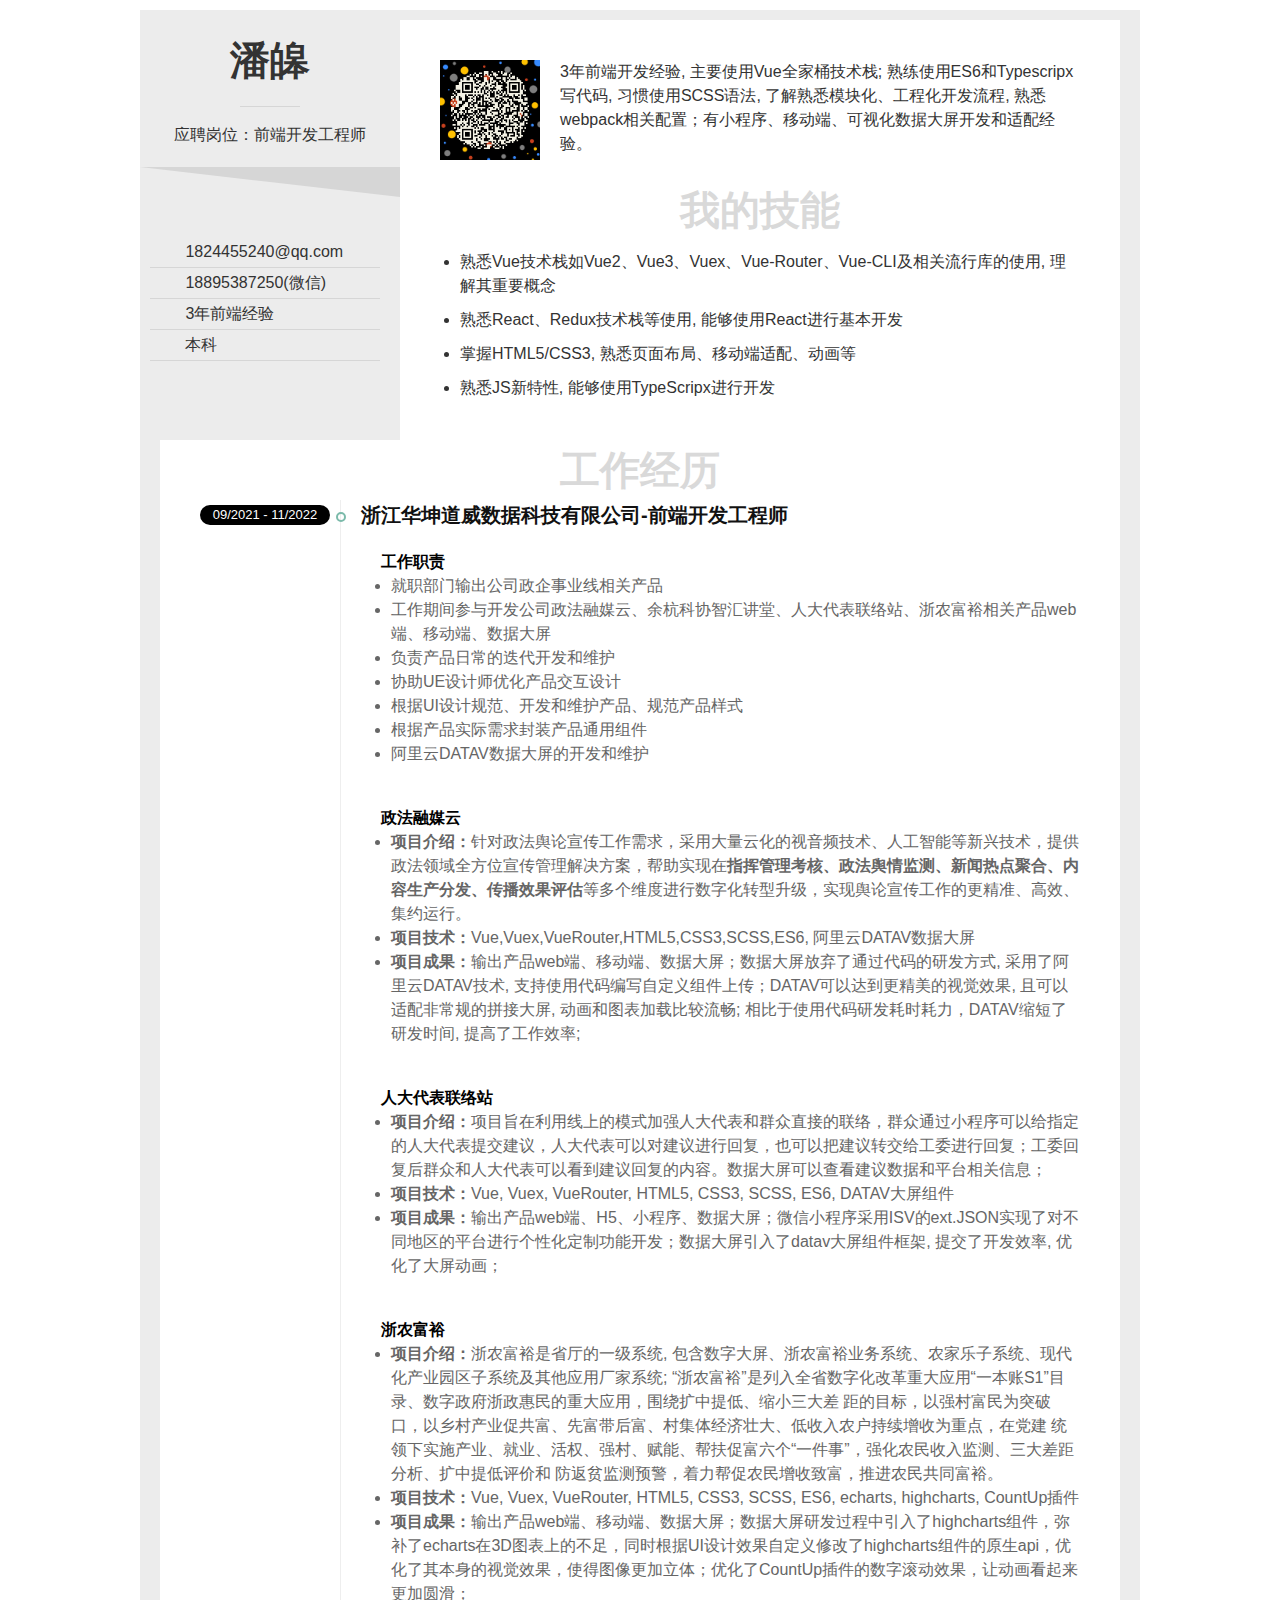
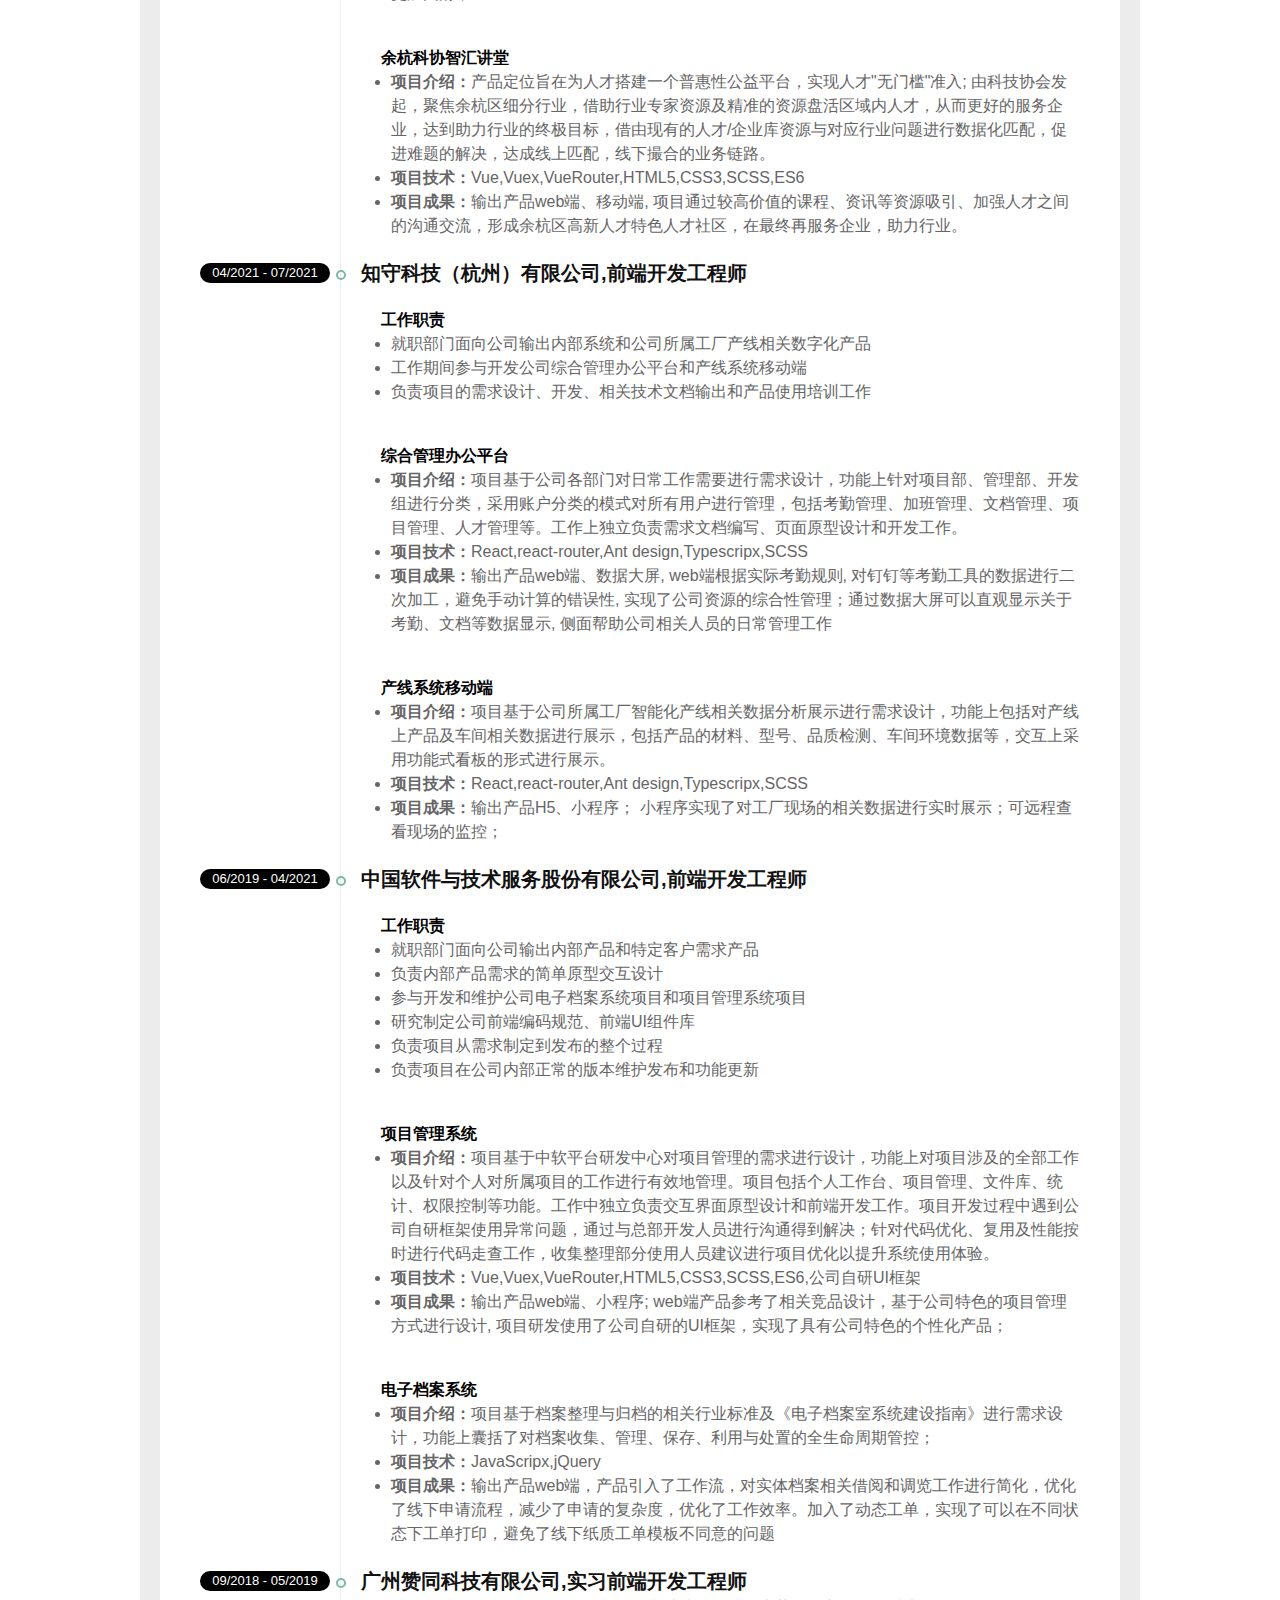
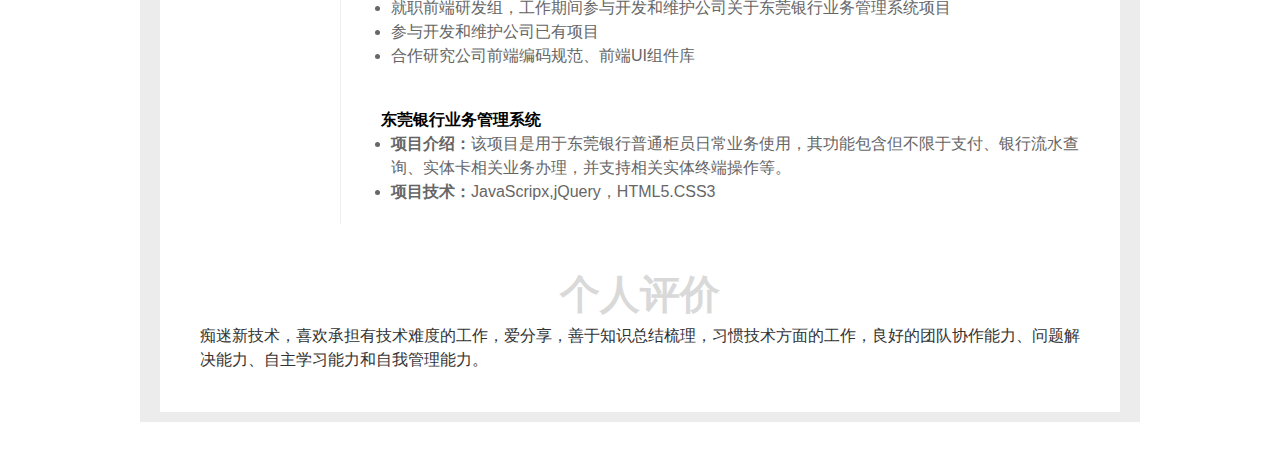
==== index.html @ 067483a1 "简历更新" ====
<!DOCTYPE html>
<html lang="en">

<head>
  <meta charset="UTF-8">
  <meta name="viewport" content="width=device-width, initial-scale=1.0">
  <meta http-equiv="X-UA-Compatible" content="ie=edge">
  <title>潘皞简历</title>
  <link rel="stylesheet" href="index.css">
  <link rel="stylesheet" href="https://at.alicdn.com/t/font_1466709_2vdd8p7stsx.css">
  <style>
    @media print {
      * {
        font: 16px/1.5 SimSun, STKaiti, "Microsoft YaHei", SimHei, Helvetica, Arial;
      }
      .wrapper {
        margin: 0;
      }
      .work .more li strong {
        color: rgb(0, 0, 0);
      }
    }
  </style>
</head>

<body>
  <div class="wrapper layout clearfix">
    <div class="userInfo">
      <div class="aside">
        <div class="user">
          <h1>潘皞</h1>
          <p>应聘岗位：前端开发工程师</p>
        </div>
        <ul class="contact">
          <li><span class="iconfont icon-email"></span> 1824455240@qq.com</li>
          <li><span class="iconfont icon-phone"></span> 18895387250(微信)</li>
          <li><span class="iconfont icon-experience"></span> 3年前端经验</li>
          <li><span class="iconfont icon-education"></span> 本科</li>
        </ul>
        <!-- <div class="other">
          <h2>其他</h2>
          <ul class="contact">
            <li><span class="iconfont icon-github"></span> <a href="https://github.com/pckinghao">Github</a></li>
            <li><span class="iconfont icon-blog"></span> <a href="https://www.jianshu.com/u/24fedc08c361">博客</a></li>
          </ul>
        </div> -->
      </div>
      <div class="main">
        <div class="intro">
          <img src="img/wx.jpg" alt="">
          <p>3年前端开发经验, 主要使用Vue全家桶技术栈; 熟练使用ES6和Typescripx写代码, 习惯使用SCSS语法, 了解熟悉模块化、工程化开发流程, 熟悉webpack相关配置；有小程序、移动端、可视化数据大屏开发和适配经验。</p>
        </div>
        <div class="skills">
          <h2>我的技能</h2>
          <ul>
            <li>熟悉Vue技术栈如Vue2、Vue3、Vuex、Vue-Router、Vue-CLI及相关流行库的使用, 理解其重要概念</li>
            <li>熟悉React、Redux技术栈等使用, 能够使用React进行基本开发</li>
            <li>掌握HTML5/CSS3, 熟悉页面布局、移动端适配、动画等</li>
            <li>熟悉JS新特性, 能够使用TypeScripx进行开发</li>
          </ul>
        </div>
      </div>
    </div>
    <div class="work ">
      <h2>工作经历</h2>
      <div class="pill">09/2021 - 11/2022</div>
      <div class="more">
        <h3><strong>浙江华坤道威数据科技有限公司-前端开发工程师</strong></h3>
        <h4>工作职责</h4>
        <ul>
          <li>就职部门输出公司政企事业线相关产品</li>
          <li>工作期间参与开发公司政法融媒云、余杭科协智汇讲堂、人大代表联络站、浙农富裕相关产品web端、移动端、数据大屏</li>
          <li>负责产品日常的迭代开发和维护</li>
          <li>协助UE设计师优化产品交互设计</li>
          <li>根据UI设计规范、开发和维护产品、规范产品样式</li>
          <li>根据产品实际需求封装产品通用组件</li>
          <li>阿里云DATAV数据大屏的开发和维护</li>
        </ul>
        <h4>政法融媒云</h4>
        <ul>
          <li><strong>项目介绍：</strong>针对政法舆论宣传工作需求，采用大量云化的视音频技术、人工智能等新兴技术，提供政法领域全方位宣传管理解决方案，帮助实现在<strong>指挥管理考核、政法舆情监测、新闻热点聚合、内容生产分发、传播效果评估</strong>等多个维度进行数字化转型升级，实现舆论宣传工作的更精准、高效、集约运行。</li>
          <li><strong>项目技术：</strong>Vue,Vuex,VueRouter,HTML5,CSS3,SCSS,ES6, 阿里云DATAV数据大屏</li>
          <li><strong>项目成果：</strong>输出产品web端、移动端、数据大屏；数据大屏放弃了通过代码的研发方式, 采用了阿里云DATAV技术, 支持使用代码编写自定义组件上传；DATAV可以达到更精美的视觉效果, 且可以适配非常规的拼接大屏, 动画和图表加载比较流畅; 相比于使用代码研发耗时耗力，DATAV缩短了研发时间, 提高了工作效率; </li>
        </ul>
        <h4>人大代表联络站</h4>
        <ul>
          <li><strong>项目介绍：</strong>项目旨在利用线上的模式加强人大代表和群众直接的联络，群众通过小程序可以给指定的人大代表提交建议，人大代表可以对建议进行回复，也可以把建议转交给工委进行回复；工委回复后群众和人大代表可以看到建议回复的内容。数据大屏可以查看建议数据和平台相关信息；</li>
          <li><strong>项目技术：</strong>Vue, Vuex, VueRouter, HTML5, CSS3, SCSS, ES6, DATAV大屏组件</li>
          <li><strong>项目成果：</strong>输出产品web端、H5、小程序、数据大屏；微信小程序采用ISV的ext.JSON实现了对不同地区的平台进行个性化定制功能开发；数据大屏引入了datav大屏组件框架, 提交了开发效率, 优化了大屏动画；</li>
        </ul>
        <h4>浙农富裕</h4>
        <ul>
          <li><strong>项目介绍：</strong>浙农富裕是省厅的一级系统, 包含数字大屏、浙农富裕业务系统、农家乐子系统、现代化产业园区子系统及其他应用厂家系统; “浙农富裕”是列入全省数字化改革重大应用“一本账S1”目录、数字政府浙政惠民的重大应用，围绕扩中提低、缩小三大差 距的目标，以强村富民为突破口，以乡村产业促共富、先富带后富、村集体经济壮大、低收入农户持续增收为重点，在党建 统领下实施产业、就业、活权、强村、赋能、帮扶促富六个“一件事”，强化农民收入监测、三大差距分析、扩中提低评价和 防返贫监测预警，着力帮促农民增收致富，推进农民共同富裕。</li>
          <li><strong>项目技术：</strong>Vue, Vuex, VueRouter, HTML5, CSS3, SCSS, ES6, echarts, highcharts, CountUp插件</li>
          <li><strong>项目成果：</strong>输出产品web端、移动端、数据大屏；数据大屏研发过程中引入了highcharts组件，弥补了echarts在3D图表上的不足，同时根据UI设计效果自定义修改了highcharts组件的原生api，优化了其本身的视觉效果，使得图像更加立体；优化了CountUp插件的数字滚动效果，让动画看起来更加圆滑；</li>
        </ul>
        <h4>余杭科协智汇讲堂</h4>
        <ul>
          <li><strong>项目介绍：</strong>产品定位旨在为人才搭建一个普惠性公益平台，实现人才"无门槛"准入; 由科技协会发起，聚焦余杭区细分行业，借助行业专家资源及精准的资源盘活区域内人才，从而更好的服务企业，达到助力行业的终极目标，借由现有的人才/企业库资源与对应行业问题进行数据化匹配，促进难题的解决，达成线上匹配，线下撮合的业务链路。</li>
          <li><strong>项目技术：</strong>Vue,Vuex,VueRouter,HTML5,CSS3,SCSS,ES6</li>
          <li><strong>项目成果：</strong>输出产品web端、移动端, 项目通过较高价值的课程、资讯等资源吸引、加强人才之间的沟通交流，形成余杭区高新人才特色人才社区，在最终再服务企业，助力行业。</li>
        </ul>
      </div>

      <div class="pill">04/2021 - 07/2021</div>
      <div class="more">
        <h3><strong>知守科技（杭州）有限公司,前端开发工程师</strong></h3>
        <h4>工作职责</h4>
        <ul>
          <li>就职部门面向公司输出内部系统和公司所属工厂产线相关数字化产品</li>
          <li>工作期间参与开发公司综合管理办公平台和产线系统移动端</li>
          <li>负责项目的需求设计、开发、相关技术文档输出和产品使用培训工作</li>
        </ul>
        <h4>综合管理办公平台</h4>
        <ul>
          <li><strong>项目介绍：</strong>项目基于公司各部门对日常工作需要进行需求设计，功能上针对项目部、管理部、开发组进行分类，采用账户分类的模式对所有用户进行管理，包括考勤管理、加班管理、文档管理、项目管理、人才管理等。工作上独立负责需求文档编写、页面原型设计和开发工作。</li>
          <li><strong>项目技术：</strong>React,react-router,Ant design,Typescripx,SCSS</li>
          <li><strong>项目成果：</strong>输出产品web端、数据大屏, web端根据实际考勤规则, 对钉钉等考勤工具的数据进行二次加工，避免手动计算的错误性, 实现了公司资源的综合性管理；通过数据大屏可以直观显示关于考勤、文档等数据显示, 侧面帮助公司相关人员的日常管理工作</li>
        </ul>
        <h4>产线系统移动端</h4>
        <ul>
          <li><strong>项目介绍：</strong>项目基于公司所属工厂智能化产线相关数据分析展示进行需求设计，功能上包括对产线上产品及车间相关数据进行展示，包括产品的材料、型号、品质检测、车间环境数据等，交互上采用功能式看板的形式进行展示。</li>
          <li><strong>项目技术：</strong>React,react-router,Ant design,Typescripx,SCSS</li>
          <li><strong>项目成果：</strong>输出产品H5、小程序； 小程序实现了对工厂现场的相关数据进行实时展示；可远程查看现场的监控；</li>
        </ul>
      </div>

      <div class="pill">06/2019 - 04/2021</div>
      <div class="more">
        <h3><strong>中国软件与技术服务股份有限公司,前端开发工程师</strong></h3>
        <h4>工作职责</h4>
        <ul>
          <li>就职部门面向公司输出内部产品和特定客户需求产品</li>
          <li>负责内部产品需求的简单原型交互设计</li>
          <li>参与开发和维护公司电子档案系统项目和项目管理系统项目</li>
          <li>研究制定公司前端编码规范、前端UI组件库</li>
          <li>负责项目从需求制定到发布的整个过程</li>
          <li>负责项目在公司内部正常的版本维护发布和功能更新</li>
        </ul>

        <h4>项目管理系统</h4>
        <ul>
          <li><strong>项目介绍：</strong>项目基于中软平台研发中心对项目管理的需求进行设计，功能上对项目涉及的全部工作以及针对个人对所属项目的工作进行有效地管理。项目包括个人工作台、项目管理、文件库、统计、权限控制等功能。工作中独立负责交互界面原型设计和前端开发工作。项目开发过程中遇到公司自研框架使用异常问题，通过与总部开发人员进行沟通得到解决；针对代码优化、复用及性能按时进行代码走查工作，收集整理部分使用人员建议进行项目优化以提升系统使用体验。</li>
          <li><strong>项目技术：</strong>Vue,Vuex,VueRouter,HTML5,CSS3,SCSS,ES6,公司自研UI框架</li>
          <li><strong>项目成果：</strong>输出产品web端、小程序; web端产品参考了相关竞品设计，基于公司特色的项目管理方式进行设计, 项目研发使用了公司自研的UI框架，实现了具有公司特色的个性化产品；</li>
        </ul>

        <h4>电子档案系统</h4>
        <ul>
          <li><strong>项目介绍：</strong>项目基于档案整理与归档的相关行业标准及《电子档案室系统建设指南》进行需求设计，功能上囊括了对档案收集、管理、保存、利用与处置的全生命周期管控；</li>
          <li><strong>项目技术：</strong>JavaScripx,jQuery</li>
          <li><strong>项目成果：</strong>输出产品web端，产品引入了工作流，对实体档案相关借阅和调览工作进行简化，优化了线下申请流程，减少了申请的复杂度，优化了工作效率。加入了动态工单，实现了可以在不同状态下工单打印，避免了线下纸质工单模板不同意的问题</li>
        </ul>
      </div>

      <div class="pill">09/2018 - 05/2019</div>
      <div class="more">
        <h3><strong>广州赞同科技有限公司,实习前端开发工程师</strong></h3>
        <ul>
          <li>就职前端研发组，工作期间参与开发和维护公司关于东莞银行业务管理系统项目</li>
          <li>参与开发和维护公司已有项目</li>
          <li>合作研究公司前端编码规范、前端UI组件库</li>
        </ul>
        <h4>东莞银行业务管理系统</h4>
        <ul>
          <li><strong>项目介绍：</strong>该项目是用于东莞银行普通柜员日常业务使用，其功能包含但不限于支付、银行流水查询、实体卡相关业务办理，并支持相关实体终端操作等。</li>
          <li><strong>项目技术：</strong>JavaScripx,jQuery，HTML5.CSS3</li>
        </ul>
      </div>
    </div>

    <!-- <div class="projects ">
      <h2>项目经历</h2>
      <div class="pill">09/2020 - 10/2020</div>
      <div class="more">
        <h3>MangoUI</h3>
        <ul>
          <li><strong>项目介绍：</strong>这是一个基于 Vue 3 + TypeScripx 的 UI 库，涵盖了 Button、Switch、Dialog、Tab 等常见 UI 组件。模块化的源代码简洁明了，易于阅读。</li>
          <li><strong>项目技术：</strong>深入研究 Vue 3，使用了 setup、onMounted、watchEffect、ref、computed 等 Compositioin API</li>
          <li><strong>项目成果：</strong>
            推出了官方文档，可在线查看示例代码，并支持 PC 和手机浏览。
            </li>
          <li><strong>项目预览及源码：</strong><a
              href="https://pckinghao.github.io/MangoUI-website/index.html">https://pckinghao.github.io/MangoUI-website/index.html</a></li>
        </ul>
      </div>
    </div> -->
    <div class="about">
      <h2>个人评价</h2>
      <p>痴迷新技术，喜欢承担有技术难度的工作，爱分享，善于知识总结梳理，习惯技术方面的工作，良好的团队协作能力、问题解决能力、自主学习能力和自我管理能力。</p>
    </div>
  </div>
</body>

</html>
---- index.css ----
* {
	margin: 0;
	padding: 0;
	box-sizing: border-box;
}

.layout {
	max-width: 1000px;
	margin: 0 auto;
}

.clearfix::after {
	content: "";
	display: block;
	clear: both;
}

body {
	font: 16px/1.5 SimSun, STKaiti, "Microsoft YaHei", SimHei, Helvetica, Arial;
	color: #333;
	/* background: rgb(26, 25, 25); */
}

.wrapper {
	background-color: #ececec;
	margin-top: 10px;
	margin-bottom: 30px;
	overflow: auto;
}

.userInfo {
	display: flex;
}

.aside {
	width: 260px;
}

.main {
	flex: 1;
	background: #fff;
	padding: 40px;
	margin: 10px 20px 0 0;
}
/* 顶部左侧 */
.aside .user {
	text-align: center;
	padding: 20px 0 20px 0;
}

.aside .user h1 {
	font-size: 40px;
}

.aside .user h1::after {
	content: "";
	display: block;
	width: 60px;
	border-top: 1px solid #d6d6d6;
	margin-top: 20px;
	margin: 16px auto;
}

.aside .user::after {
	content: "";
	display: block;
	width: 0;
	height: 0;
	margin-top: 20px;
	border-top: 15px solid #d6d6d6;
	border-bottom: 15px solid transparent;
	border-right: 130px solid #d6d6d6;
	border-left: 130px solid transparent;
}

.aside .contact {
	padding: 20px 20px 20px 10px;
}

.aside .contact li {
	border-bottom: 1px solid #d6d6d6;
	list-style: none;
	line-height: 30px;
}

.aside .contact .iconfont {
	border-right: 1px solid #d6d6d6;
	padding-right: 10px;
	margin-right: 10px;
	padding-left: 10px;
	display: inline-block;
	font-size: 20px;
	color: #7bbaaa;
}

/* 顶部右侧 */
.main .intro {
	overflow: auto;
}

.main .intro img {
	width: 100px;
	height: 100px;
	float: left;
}

.main .intro p {
	margin-left: 120px;
}
.main h2 {
	font-size: 40px;
	color: #d9d9d9;
	text-align: center;
}
.main .skills {
	/* background: #7bbaaa;
	color: #fff; */
	padding: 20px 0 0 0;
}

.main .skills ul {
	margin-left: 20px;
}
.main .skills ul li {
	margin-top: 10px;
}

.work {
	margin-right: 20px;
	margin-left: 20px;
	padding: 0 40px;
	background-color: #fff;
}
.work h2 {
	font-size: 40px;
	color: #d9d9d9;
	text-align: center;
	/* margin-top: 18px; */
}

.work .pill {
	float: left;
	margin-top: 5px;
	background: #000;
	color: #fff;
	display: inline-block;
	font-size: 13px;
	width: 130px;
	line-height: 20px;
	text-align: center;
	border-radius: 20px;
}

.work .more {
	margin-left: 140px;
	border-left: 1px solid #eee;
}

.work h3 {
	color: #666;
	font-size: 20px;
	font-weight: normal;
}

.work h3 strong {
	color: #111;
	font-weight: bold;
}

.work h3::before {
	content: "";
	display: inline-block;
	width: 6px;
	height: 6px;
	border-radius: 6px;
	border: 2px solid #7bbaaa;
	margin-right: 10px;
	position: relative;
	left: -5px;
}

.work h4 {
	color: rgb(0, 0, 0);
	margin-top: 20px;
	margin-left: 40px;
}

.work .more ul {
	margin-left: 50px;
	padding-bottom: 20px;
}
.work .more li {
	color: #666;
	/* font-size: 14px; */
}
.work .more li strong {
	font-weight: bold;
}
.about {
	padding: 40px;
	margin: 0 20px 10px 20px;
	background-color: #fff;
}
.about h2 {
	font-size: 40px;
	color: #d9d9d9;
	text-align: center;
}
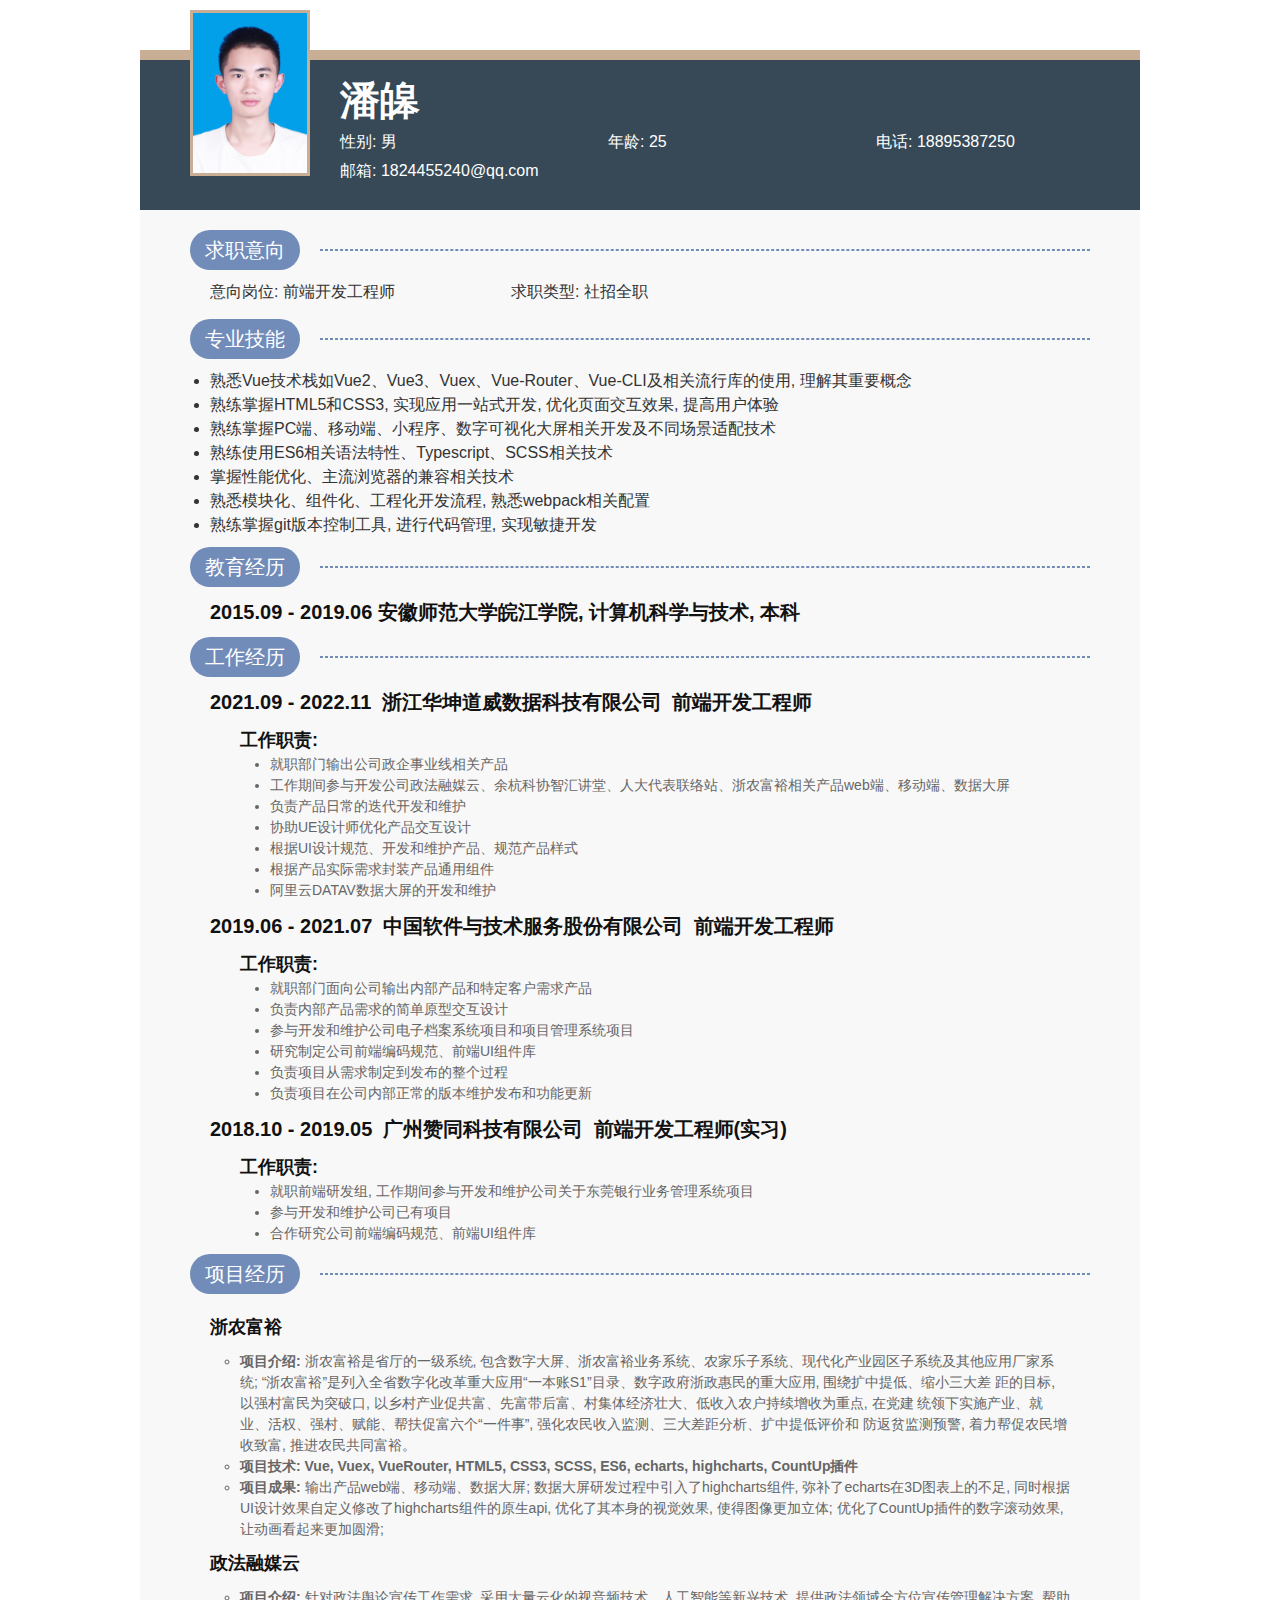
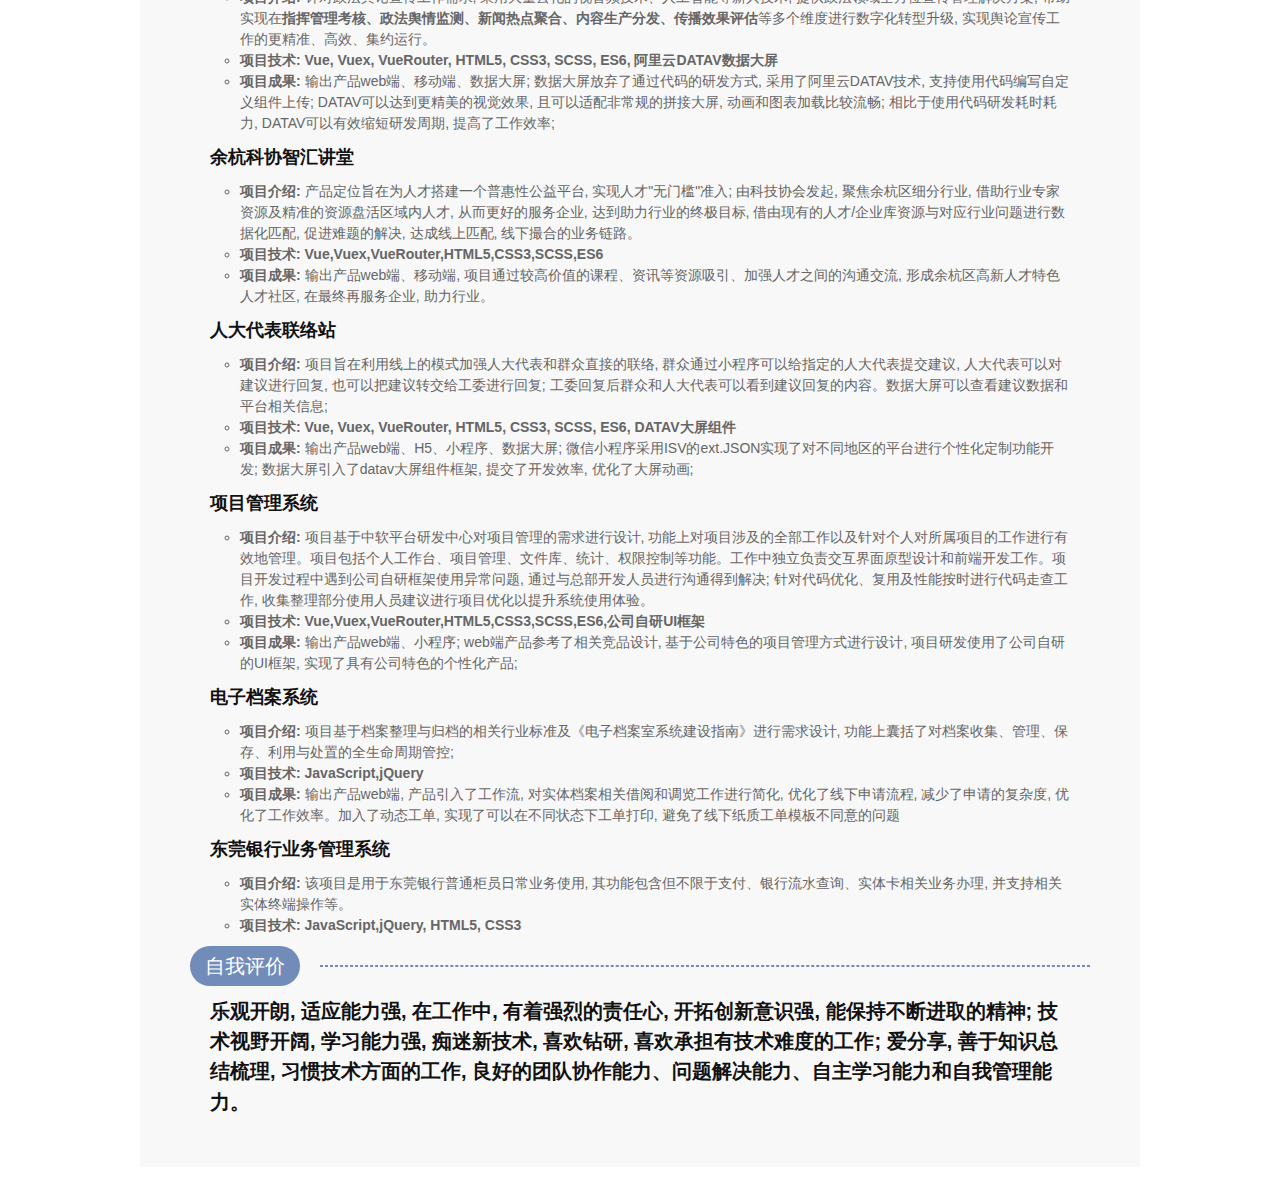
==== commit ec8c7ec9: "新版简历" ====
--- a/index.html
+++ b/index.html
@@ -1,3 +1,11 @@
+<!--
+ * @Author: pckinghao 1824455240@qq.com
+ * @Date: 2022-11-08 16:19:52
+ * @LastEditors: pckinghao 1824455240@qq.com
+ * @LastEditTime: 2023-03-04 17:30:54
+ * @FilePath: \Resume\index.html
+ * @Description: 这是默认设置,请设置`customMade`, 打开koroFileHeader查看配置 进行设置: https://github.com/OBKoro1/koro1FileHeader/wiki/%E9%85%8D%E7%BD%AE
+-->
 <!DOCTYPE html>
 <html lang="en">
 
@@ -7,7 +15,7 @@
   <meta http-equiv="X-UA-Compatible" content="ie=edge">
   <title>潘皞简历</title>
   <link rel="stylesheet" href="index.css">
-  <link rel="stylesheet" href="https://at.alicdn.com/t/font_1466709_2vdd8p7stsx.css">
+  <link rel="stylesheet" href="https://at.alicdn.com/t/c/font_1466709_0gerwmd848k.css">
   <style>
     @media print {
       * {
@@ -16,8 +24,9 @@
       .wrapper {
         margin: 0;
       }
-      .work .more li strong {
+      li strong {
         color: rgb(0, 0, 0);
+        /* font-weight: bolder; */
       }
     }
   </style>
@@ -26,168 +35,155 @@
 <body>
   <div class="wrapper layout clearfix">
     <div class="userInfo">
-      <div class="aside">
-        <div class="user">
-          <h1>潘皞</h1>
-          <p>应聘岗位：前端开发工程师</p>
-        </div>
-        <ul class="contact">
-          <li><span class="iconfont icon-email"></span> 1824455240@qq.com</li>
-          <li><span class="iconfont icon-phone"></span> 18895387250(微信)</li>
-          <li><span class="iconfont icon-experience"></span> 3年前端经验</li>
-          <li><span class="iconfont icon-education"></span> 本科</li>
-        </ul>
-        <!-- <div class="other">
-          <h2>其他</h2>
-          <ul class="contact">
-            <li><span class="iconfont icon-github"></span> <a href="https://github.com/pckinghao">Github</a></li>
-            <li><span class="iconfont icon-blog"></span> <a href="https://www.jianshu.com/u/24fedc08c361">博客</a></li>
-          </ul>
-        </div> -->
-      </div>
-      <div class="main">
-        <div class="intro">
-          <img src="img/wx.jpg" alt="">
-          <p>3年前端开发经验, 主要使用Vue全家桶技术栈; 熟练使用ES6和Typescripx写代码, 习惯使用SCSS语法, 了解熟悉模块化、工程化开发流程, 熟悉webpack相关配置；有小程序、移动端、可视化数据大屏开发和适配经验。</p>
-        </div>
-        <div class="skills">
-          <h2>我的技能</h2>
-          <ul>
-            <li>熟悉Vue技术栈如Vue2、Vue3、Vuex、Vue-Router、Vue-CLI及相关流行库的使用, 理解其重要概念</li>
-            <li>熟悉React、Redux技术栈等使用, 能够使用React进行基本开发</li>
-            <li>掌握HTML5/CSS3, 熟悉页面布局、移动端适配、动画等</li>
-            <li>熟悉JS新特性, 能够使用TypeScripx进行开发</li>
-          </ul>
+      <div class="block-golden"></div>
+      <div class="block-darkblue">
+        <div class="block-darkblue-name">潘皞</div>
+        <div class="block-darkblue-info">
+          <div>性别: 男</div>
+          <div>年龄: 25</div>
+          <div>电话: 18895387250</div>
+          <div>邮箱: 1824455240@qq.com</div>
         </div>
       </div>
+      <img src="img/person.jpg" alt="">
     </div>
-    <div class="work ">
-      <h2>工作经历</h2>
-      <div class="pill">09/2021 - 11/2022</div>
-      <div class="more">
-        <h3><strong>浙江华坤道威数据科技有限公司-前端开发工程师</strong></h3>
-        <h4>工作职责</h4>
-        <ul>
-          <li>就职部门输出公司政企事业线相关产品</li>
-          <li>工作期间参与开发公司政法融媒云、余杭科协智汇讲堂、人大代表联络站、浙农富裕相关产品web端、移动端、数据大屏</li>
-          <li>负责产品日常的迭代开发和维护</li>
-          <li>协助UE设计师优化产品交互设计</li>
-          <li>根据UI设计规范、开发和维护产品、规范产品样式</li>
-          <li>根据产品实际需求封装产品通用组件</li>
-          <li>阿里云DATAV数据大屏的开发和维护</li>
-        </ul>
-        <h4>政法融媒云</h4>
-        <ul>
-          <li><strong>项目介绍：</strong>针对政法舆论宣传工作需求，采用大量云化的视音频技术、人工智能等新兴技术，提供政法领域全方位宣传管理解决方案，帮助实现在<strong>指挥管理考核、政法舆情监测、新闻热点聚合、内容生产分发、传播效果评估</strong>等多个维度进行数字化转型升级，实现舆论宣传工作的更精准、高效、集约运行。</li>
-          <li><strong>项目技术：</strong>Vue,Vuex,VueRouter,HTML5,CSS3,SCSS,ES6, 阿里云DATAV数据大屏</li>
-          <li><strong>项目成果：</strong>输出产品web端、移动端、数据大屏；数据大屏放弃了通过代码的研发方式, 采用了阿里云DATAV技术, 支持使用代码编写自定义组件上传；DATAV可以达到更精美的视觉效果, 且可以适配非常规的拼接大屏, 动画和图表加载比较流畅; 相比于使用代码研发耗时耗力，DATAV缩短了研发时间, 提高了工作效率; </li>
-        </ul>
-        <h4>人大代表联络站</h4>
-        <ul>
-          <li><strong>项目介绍：</strong>项目旨在利用线上的模式加强人大代表和群众直接的联络，群众通过小程序可以给指定的人大代表提交建议，人大代表可以对建议进行回复，也可以把建议转交给工委进行回复；工委回复后群众和人大代表可以看到建议回复的内容。数据大屏可以查看建议数据和平台相关信息；</li>
-          <li><strong>项目技术：</strong>Vue, Vuex, VueRouter, HTML5, CSS3, SCSS, ES6, DATAV大屏组件</li>
-          <li><strong>项目成果：</strong>输出产品web端、H5、小程序、数据大屏；微信小程序采用ISV的ext.JSON实现了对不同地区的平台进行个性化定制功能开发；数据大屏引入了datav大屏组件框架, 提交了开发效率, 优化了大屏动画；</li>
-        </ul>
-        <h4>浙农富裕</h4>
-        <ul>
-          <li><strong>项目介绍：</strong>浙农富裕是省厅的一级系统, 包含数字大屏、浙农富裕业务系统、农家乐子系统、现代化产业园区子系统及其他应用厂家系统; “浙农富裕”是列入全省数字化改革重大应用“一本账S1”目录、数字政府浙政惠民的重大应用，围绕扩中提低、缩小三大差 距的目标，以强村富民为突破口，以乡村产业促共富、先富带后富、村集体经济壮大、低收入农户持续增收为重点，在党建 统领下实施产业、就业、活权、强村、赋能、帮扶促富六个“一件事”，强化农民收入监测、三大差距分析、扩中提低评价和 防返贫监测预警，着力帮促农民增收致富，推进农民共同富裕。</li>
-          <li><strong>项目技术：</strong>Vue, Vuex, VueRouter, HTML5, CSS3, SCSS, ES6, echarts, highcharts, CountUp插件</li>
-          <li><strong>项目成果：</strong>输出产品web端、移动端、数据大屏；数据大屏研发过程中引入了highcharts组件，弥补了echarts在3D图表上的不足，同时根据UI设计效果自定义修改了highcharts组件的原生api，优化了其本身的视觉效果，使得图像更加立体；优化了CountUp插件的数字滚动效果，让动画看起来更加圆滑；</li>
-        </ul>
-        <h4>余杭科协智汇讲堂</h4>
-        <ul>
-          <li><strong>项目介绍：</strong>产品定位旨在为人才搭建一个普惠性公益平台，实现人才"无门槛"准入; 由科技协会发起，聚焦余杭区细分行业，借助行业专家资源及精准的资源盘活区域内人才，从而更好的服务企业，达到助力行业的终极目标，借由现有的人才/企业库资源与对应行业问题进行数据化匹配，促进难题的解决，达成线上匹配，线下撮合的业务链路。</li>
-          <li><strong>项目技术：</strong>Vue,Vuex,VueRouter,HTML5,CSS3,SCSS,ES6</li>
-          <li><strong>项目成果：</strong>输出产品web端、移动端, 项目通过较高价值的课程、资讯等资源吸引、加强人才之间的沟通交流，形成余杭区高新人才特色人才社区，在最终再服务企业，助力行业。</li>
-        </ul>
+    <div class="resume-body">
+      <div class="job-intention">
+        <div class="header-title"><span class="iconfont icon-yixiangxueyuan"> 求职意向 </span><span class="dashed"></span></div>
+        <div class="job-info resume-body-pd">
+          <div>意向岗位: 前端开发工程师</div>
+          <div>求职类型: 社招全职</div>
+          <div></div>
+        </div>
       </div>
+      <div class="skills">
+        <div class="header-title"><span class="iconfont icon-gongju"> 专业技能 </span><span class="dashed"></span></div>
+        <div class="resume-body-pd">
+          <li>熟悉Vue技术栈如Vue2、Vue3、Vuex、Vue-Router、Vue-CLI及相关流行库的使用, 理解其重要概念</li>
+          <li>熟练掌握HTML5和CSS3, 实现应用一站式开发, 优化页面交互效果, 提高用户体验</li>
+          <li>熟练掌握PC端、移动端、小程序、数字可视化大屏相关开发及不同场景适配技术</li>
+          <li>熟练使用ES6相关语法特性、Typescript、SCSS相关技术</li>
+          <li>掌握性能优化、主流浏览器的兼容相关技术</li>
+          <li>熟悉模块化、组件化、工程化开发流程, 熟悉webpack相关配置</li>
+          <li>熟练掌握git版本控制工具, 进行代码管理, 实现敏捷开发</li>
+        </div>
+      </div>
+      <div class="educational">
+        <div class="header-title"><span class="iconfont icon-education"> 教育经历 </span><span class="dashed"></span></div>
+        <div class="school resume-body-pd">
+          <h3><strong>2015.09 - 2019.06  安徽师范大学皖江学院, 计算机科学与技术, 本科</strong></h3>
+        </div>
+      </div>
+      <div class="work">
+        <div class="header-title"><span class="iconfont icon-gongzuo"> 工作经历 </span><span class="dashed"></span></div>
+        <div class="work-list resume-body-pd">
+          <h3><strong>
+            <span>2021.09 - 2022.11</span>
+            <span>浙江华坤道威数据科技有限公司</span>
+            <span>前端开发工程师</span>
+          </strong></h3>
+          <div class="list-item">
+            <h4>工作职责: </h4>
+            <ul>
+              <li>就职部门输出公司政企事业线相关产品</li>
+              <li>工作期间参与开发公司政法融媒云、余杭科协智汇讲堂、人大代表联络站、浙农富裕相关产品web端、移动端、数据大屏</li>
+              <li>负责产品日常的迭代开发和维护</li>
+              <li>协助UE设计师优化产品交互设计</li>
+              <li>根据UI设计规范、开发和维护产品、规范产品样式</li>
+              <li>根据产品实际需求封装产品通用组件</li>
+              <li>阿里云DATAV数据大屏的开发和维护</li>
+            </ul>
+          </div>
+          <h3><strong>
+            <span>2019.06 - 2021.07</span>
+            <span>中国软件与技术服务股份有限公司</span>
+            <span>前端开发工程师</span>
+          </strong></h3>
+          <div class="list-item">
+            <h4>工作职责: </h4>
+            <ul>
+              <li>就职部门面向公司输出内部产品和特定客户需求产品</li>
+              <li>负责内部产品需求的简单原型交互设计</li>
+              <li>参与开发和维护公司电子档案系统项目和项目管理系统项目</li>
+              <li>研究制定公司前端编码规范、前端UI组件库</li>
+              <li>负责项目从需求制定到发布的整个过程</li>
+              <li>负责项目在公司内部正常的版本维护发布和功能更新</li>
+            </ul>
+          </div>
+          <h3><strong>
+            <span>2018.10 - 2019.05</span>
+            <span>广州赞同科技有限公司</span>
+            <span>前端开发工程师(实习)</span>
+          </strong></h3>
+          <div class="list-item">
+            <h4>工作职责: </h4>
+            <ul>
+              <li>就职前端研发组, 工作期间参与开发和维护公司关于东莞银行业务管理系统项目</li>
+              <li>参与开发和维护公司已有项目</li>
+              <li>合作研究公司前端编码规范、前端UI组件库</li>
+            </ul>
+          </div>
+        </div>
+      </div>
+      <div class="projects">
+        <div class="header-title"><span class="iconfont icon-xiangmu"> 项目经历 </span><span class="dashed"></span></div>
+        <div class="projects-list resume-body-pd">
+          <div class="list-item">
+            <h4>浙农富裕</h4>
+            <ul>
+              <li><strong>项目介绍:  </strong>浙农富裕是省厅的一级系统, 包含数字大屏、浙农富裕业务系统、农家乐子系统、现代化产业园区子系统及其他应用厂家系统; “浙农富裕”是列入全省数字化改革重大应用“一本账S1”目录、数字政府浙政惠民的重大应用, 围绕扩中提低、缩小三大差 距的目标, 以强村富民为突破口, 以乡村产业促共富、先富带后富、村集体经济壮大、低收入农户持续增收为重点, 在党建 统领下实施产业、就业、活权、强村、赋能、帮扶促富六个“一件事”, 强化农民收入监测、三大差距分析、扩中提低评价和 防返贫监测预警, 着力帮促农民增收致富, 推进农民共同富裕。</li>
+              <li><strong>项目技术:  Vue, Vuex, VueRouter, HTML5, CSS3, SCSS, ES6, echarts, highcharts, CountUp插件</strong></li>
+              <li><strong>项目成果:  </strong>输出产品web端、移动端、数据大屏; 数据大屏研发过程中引入了highcharts组件, 弥补了echarts在3D图表上的不足, 同时根据UI设计效果自定义修改了highcharts组件的原生api, 优化了其本身的视觉效果, 使得图像更加立体; 优化了CountUp插件的数字滚动效果, 让动画看起来更加圆滑; </li>
+            </ul>
 
-      <div class="pill">04/2021 - 07/2021</div>
-      <div class="more">
-        <h3><strong>知守科技（杭州）有限公司,前端开发工程师</strong></h3>
-        <h4>工作职责</h4>
-        <ul>
-          <li>就职部门面向公司输出内部系统和公司所属工厂产线相关数字化产品</li>
-          <li>工作期间参与开发公司综合管理办公平台和产线系统移动端</li>
-          <li>负责项目的需求设计、开发、相关技术文档输出和产品使用培训工作</li>
-        </ul>
-        <h4>综合管理办公平台</h4>
-        <ul>
-          <li><strong>项目介绍：</strong>项目基于公司各部门对日常工作需要进行需求设计，功能上针对项目部、管理部、开发组进行分类，采用账户分类的模式对所有用户进行管理，包括考勤管理、加班管理、文档管理、项目管理、人才管理等。工作上独立负责需求文档编写、页面原型设计和开发工作。</li>
-          <li><strong>项目技术：</strong>React,react-router,Ant design,Typescripx,SCSS</li>
-          <li><strong>项目成果：</strong>输出产品web端、数据大屏, web端根据实际考勤规则, 对钉钉等考勤工具的数据进行二次加工，避免手动计算的错误性, 实现了公司资源的综合性管理；通过数据大屏可以直观显示关于考勤、文档等数据显示, 侧面帮助公司相关人员的日常管理工作</li>
-        </ul>
-        <h4>产线系统移动端</h4>
-        <ul>
-          <li><strong>项目介绍：</strong>项目基于公司所属工厂智能化产线相关数据分析展示进行需求设计，功能上包括对产线上产品及车间相关数据进行展示，包括产品的材料、型号、品质检测、车间环境数据等，交互上采用功能式看板的形式进行展示。</li>
-          <li><strong>项目技术：</strong>React,react-router,Ant design,Typescripx,SCSS</li>
-          <li><strong>项目成果：</strong>输出产品H5、小程序； 小程序实现了对工厂现场的相关数据进行实时展示；可远程查看现场的监控；</li>
-        </ul>
+            <h4>政法融媒云</h4>
+            <ul>
+              <li><strong>项目介绍:  </strong>针对政法舆论宣传工作需求, 采用大量云化的视音频技术、人工智能等新兴技术, 提供政法领域全方位宣传管理解决方案, 帮助实现在<strong>指挥管理考核、政法舆情监测、新闻热点聚合、内容生产分发、传播效果评估</strong>等多个维度进行数字化转型升级, 实现舆论宣传工作的更精准、高效、集约运行。</li>
+              <li><strong>项目技术:  Vue, Vuex, VueRouter, HTML5, CSS3, SCSS, ES6, 阿里云DATAV数据大屏</strong></li>
+              <li><strong>项目成果:  </strong>输出产品web端、移动端、数据大屏; 数据大屏放弃了通过代码的研发方式, 采用了阿里云DATAV技术, 支持使用代码编写自定义组件上传; DATAV可以达到更精美的视觉效果, 且可以适配非常规的拼接大屏, 动画和图表加载比较流畅; 相比于使用代码研发耗时耗力, DATAV可以有效缩短研发周期, 提高了工作效率; </li>
+            </ul>
+
+            <h4>余杭科协智汇讲堂</h4>
+            <ul>
+              <li><strong>项目介绍:  </strong>产品定位旨在为人才搭建一个普惠性公益平台, 实现人才"无门槛"准入; 由科技协会发起, 聚焦余杭区细分行业, 借助行业专家资源及精准的资源盘活区域内人才, 从而更好的服务企业, 达到助力行业的终极目标, 借由现有的人才/企业库资源与对应行业问题进行数据化匹配, 促进难题的解决, 达成线上匹配, 线下撮合的业务链路。</li>
+              <li><strong>项目技术:  Vue,Vuex,VueRouter,HTML5,CSS3,SCSS,ES6</strong></li>
+              <li><strong>项目成果:  </strong>输出产品web端、移动端, 项目通过较高价值的课程、资讯等资源吸引、加强人才之间的沟通交流, 形成余杭区高新人才特色人才社区, 在最终再服务企业, 助力行业。</li>
+            </ul>
+
+            <h4>人大代表联络站</h4>
+            <ul>
+              <li><strong>项目介绍:  </strong>项目旨在利用线上的模式加强人大代表和群众直接的联络, 群众通过小程序可以给指定的人大代表提交建议, 人大代表可以对建议进行回复, 也可以把建议转交给工委进行回复; 工委回复后群众和人大代表可以看到建议回复的内容。数据大屏可以查看建议数据和平台相关信息; </li>
+              <li><strong>项目技术:  Vue, Vuex, VueRouter, HTML5, CSS3, SCSS, ES6, DATAV大屏组件</strong></li>
+              <li><strong>项目成果:  </strong>输出产品web端、H5、小程序、数据大屏; 微信小程序采用ISV的ext.JSON实现了对不同地区的平台进行个性化定制功能开发; 数据大屏引入了datav大屏组件框架, 提交了开发效率, 优化了大屏动画; </li>
+            </ul>
+
+            <h4>项目管理系统</h4>
+            <ul>
+              <li><strong>项目介绍:  </strong>项目基于中软平台研发中心对项目管理的需求进行设计, 功能上对项目涉及的全部工作以及针对个人对所属项目的工作进行有效地管理。项目包括个人工作台、项目管理、文件库、统计、权限控制等功能。工作中独立负责交互界面原型设计和前端开发工作。项目开发过程中遇到公司自研框架使用异常问题, 通过与总部开发人员进行沟通得到解决; 针对代码优化、复用及性能按时进行代码走查工作, 收集整理部分使用人员建议进行项目优化以提升系统使用体验。</li>
+              <li><strong>项目技术:  Vue,Vuex,VueRouter,HTML5,CSS3,SCSS,ES6,公司自研UI框架</strong></li>
+              <li><strong>项目成果:  </strong>输出产品web端、小程序; web端产品参考了相关竞品设计, 基于公司特色的项目管理方式进行设计, 项目研发使用了公司自研的UI框架, 实现了具有公司特色的个性化产品; </li>
+            </ul>
+
+            <h4>电子档案系统</h4>
+            <ul>
+              <li><strong>项目介绍:  </strong>项目基于档案整理与归档的相关行业标准及《电子档案室系统建设指南》进行需求设计, 功能上囊括了对档案收集、管理、保存、利用与处置的全生命周期管控; </li>
+              <li><strong>项目技术:  JavaScript,jQuery</strong></li>
+              <li><strong>项目成果:  </strong>输出产品web端, 产品引入了工作流, 对实体档案相关借阅和调览工作进行简化, 优化了线下申请流程, 减少了申请的复杂度, 优化了工作效率。加入了动态工单, 实现了可以在不同状态下工单打印, 避免了线下纸质工单模板不同意的问题</li>
+            </ul>
+            <h4>东莞银行业务管理系统</h4>
+            <ul>
+              <li><strong>项目介绍:  </strong>该项目是用于东莞银行普通柜员日常业务使用, 其功能包含但不限于支付、银行流水查询、实体卡相关业务办理, 并支持相关实体终端操作等。</li>
+              <li><strong>项目技术:  JavaScript,jQuery, HTML5, CSS3</strong></li>
+            </ul>
+          </div>
+        </div>
       </div>
-
-      <div class="pill">06/2019 - 04/2021</div>
-      <div class="more">
-        <h3><strong>中国软件与技术服务股份有限公司,前端开发工程师</strong></h3>
-        <h4>工作职责</h4>
-        <ul>
-          <li>就职部门面向公司输出内部产品和特定客户需求产品</li>
-          <li>负责内部产品需求的简单原型交互设计</li>
-          <li>参与开发和维护公司电子档案系统项目和项目管理系统项目</li>
-          <li>研究制定公司前端编码规范、前端UI组件库</li>
-          <li>负责项目从需求制定到发布的整个过程</li>
-          <li>负责项目在公司内部正常的版本维护发布和功能更新</li>
-        </ul>
-
-        <h4>项目管理系统</h4>
-        <ul>
-          <li><strong>项目介绍：</strong>项目基于中软平台研发中心对项目管理的需求进行设计，功能上对项目涉及的全部工作以及针对个人对所属项目的工作进行有效地管理。项目包括个人工作台、项目管理、文件库、统计、权限控制等功能。工作中独立负责交互界面原型设计和前端开发工作。项目开发过程中遇到公司自研框架使用异常问题，通过与总部开发人员进行沟通得到解决；针对代码优化、复用及性能按时进行代码走查工作，收集整理部分使用人员建议进行项目优化以提升系统使用体验。</li>
-          <li><strong>项目技术：</strong>Vue,Vuex,VueRouter,HTML5,CSS3,SCSS,ES6,公司自研UI框架</li>
-          <li><strong>项目成果：</strong>输出产品web端、小程序; web端产品参考了相关竞品设计，基于公司特色的项目管理方式进行设计, 项目研发使用了公司自研的UI框架，实现了具有公司特色的个性化产品；</li>
-        </ul>
-
-        <h4>电子档案系统</h4>
-        <ul>
-          <li><strong>项目介绍：</strong>项目基于档案整理与归档的相关行业标准及《电子档案室系统建设指南》进行需求设计，功能上囊括了对档案收集、管理、保存、利用与处置的全生命周期管控；</li>
-          <li><strong>项目技术：</strong>JavaScripx,jQuery</li>
-          <li><strong>项目成果：</strong>输出产品web端，产品引入了工作流，对实体档案相关借阅和调览工作进行简化，优化了线下申请流程，减少了申请的复杂度，优化了工作效率。加入了动态工单，实现了可以在不同状态下工单打印，避免了线下纸质工单模板不同意的问题</li>
-        </ul>
+      <div class="selfEvaluation">
+        <div class="header-title"><span class="iconfont icon-gangbigongju"> 自我评价 </span><span class="dashed"></span></div>
+        <div class="resume-body-pd">
+          <h3><strong>乐观开朗, 适应能力强, 在工作中, 有着强烈的责任心, 开拓创新意识强, 能保持不断进取的精神; 技术视野开阔, 学习能力强, 痴迷新技术, 喜欢钻研, 喜欢承担有技术难度的工作; 爱分享, 善于知识总结梳理, 习惯技术方面的工作, 良好的团队协作能力、问题解决能力、自主学习能力和自我管理能力。</strong></h3>
+        </div>
       </div>
-
-      <div class="pill">09/2018 - 05/2019</div>
-      <div class="more">
-        <h3><strong>广州赞同科技有限公司,实习前端开发工程师</strong></h3>
-        <ul>
-          <li>就职前端研发组，工作期间参与开发和维护公司关于东莞银行业务管理系统项目</li>
-          <li>参与开发和维护公司已有项目</li>
-          <li>合作研究公司前端编码规范、前端UI组件库</li>
-        </ul>
-        <h4>东莞银行业务管理系统</h4>
-        <ul>
-          <li><strong>项目介绍：</strong>该项目是用于东莞银行普通柜员日常业务使用，其功能包含但不限于支付、银行流水查询、实体卡相关业务办理，并支持相关实体终端操作等。</li>
-          <li><strong>项目技术：</strong>JavaScripx,jQuery，HTML5.CSS3</li>
-        </ul>
-      </div>
-    </div>
-
-    <!-- <div class="projects ">
-      <h2>项目经历</h2>
-      <div class="pill">09/2020 - 10/2020</div>
-      <div class="more">
-        <h3>MangoUI</h3>
-        <ul>
-          <li><strong>项目介绍：</strong>这是一个基于 Vue 3 + TypeScripx 的 UI 库，涵盖了 Button、Switch、Dialog、Tab 等常见 UI 组件。模块化的源代码简洁明了，易于阅读。</li>
-          <li><strong>项目技术：</strong>深入研究 Vue 3，使用了 setup、onMounted、watchEffect、ref、computed 等 Compositioin API</li>
-          <li><strong>项目成果：</strong>
-            推出了官方文档，可在线查看示例代码，并支持 PC 和手机浏览。
-            </li>
-          <li><strong>项目预览及源码：</strong><a
-              href="https://pckinghao.github.io/MangoUI-website/index.html">https://pckinghao.github.io/MangoUI-website/index.html</a></li>
-        </ul>
-      </div>
-    </div> -->
-    <div class="about">
-      <h2>个人评价</h2>
-      <p>痴迷新技术，喜欢承担有技术难度的工作，爱分享，善于知识总结梳理，习惯技术方面的工作，良好的团队协作能力、问题解决能力、自主学习能力和自我管理能力。</p>
     </div>
   </div>
 </body>
--- a/index.css
+++ b/index.css
@@ -15,6 +15,10 @@
 	clear: both;
 }
 
+:root {
+	--bgColor: #374957;
+	--capsuleColor: #728cba;
+}
 body {
 	font: 16px/1.5 SimSun, STKaiti, "Microsoft YaHei", SimHei, Helvetica, Arial;
 	color: #333;
@@ -22,187 +26,146 @@
 }
 
 .wrapper {
-	background-color: #ececec;
 	margin-top: 10px;
 	margin-bottom: 30px;
 	overflow: auto;
 }
 
-.userInfo {
-	display: flex;
-}
-
-.aside {
-	width: 260px;
-}
-
-.main {
-	flex: 1;
-	background: #fff;
-	padding: 40px;
-	margin: 10px 20px 0 0;
-}
-/* 顶部左侧 */
-.aside .user {
-	text-align: center;
-	padding: 20px 0 20px 0;
-}
-
-.aside .user h1 {
-	font-size: 40px;
-}
-
-.aside .user h1::after {
-	content: "";
-	display: block;
-	width: 60px;
-	border-top: 1px solid #d6d6d6;
-	margin-top: 20px;
-	margin: 16px auto;
-}
-
-.aside .user::after {
-	content: "";
-	display: block;
-	width: 0;
-	height: 0;
-	margin-top: 20px;
-	border-top: 15px solid #d6d6d6;
-	border-bottom: 15px solid transparent;
-	border-right: 130px solid #d6d6d6;
-	border-left: 130px solid transparent;
-}
-
-.aside .contact {
-	padding: 20px 20px 20px 10px;
-}
-
-.aside .contact li {
-	border-bottom: 1px solid #d6d6d6;
-	list-style: none;
-	line-height: 30px;
-}
-
-.aside .contact .iconfont {
-	border-right: 1px solid #d6d6d6;
-	padding-right: 10px;
-	margin-right: 10px;
-	padding-left: 10px;
-	display: inline-block;
+h3 strong {
 	font-size: 20px;
-	color: #7bbaaa;
-}
-
-/* 顶部右侧 */
-.main .intro {
-	overflow: auto;
-}
-
-.main .intro img {
-	width: 100px;
-	height: 100px;
-	float: left;
-}
-
-.main .intro p {
-	margin-left: 120px;
-}
-.main h2 {
-	font-size: 40px;
-	color: #d9d9d9;
-	text-align: center;
-}
-.main .skills {
-	/* background: #7bbaaa;
-	color: #fff; */
-	padding: 20px 0 0 0;
-}
-
-.main .skills ul {
-	margin-left: 20px;
-}
-.main .skills ul li {
-	margin-top: 10px;
-}
-
-.work {
-	margin-right: 20px;
-	margin-left: 20px;
-	padding: 0 40px;
-	background-color: #fff;
-}
-.work h2 {
-	font-size: 40px;
-	color: #d9d9d9;
-	text-align: center;
-	/* margin-top: 18px; */
-}
-
-.work .pill {
-	float: left;
-	margin-top: 5px;
-	background: #000;
-	color: #fff;
-	display: inline-block;
-	font-size: 13px;
-	width: 130px;
-	line-height: 20px;
-	text-align: center;
-	border-radius: 20px;
-}
-
-.work .more {
-	margin-left: 140px;
-	border-left: 1px solid #eee;
-}
-
-.work h3 {
-	color: #666;
-	font-size: 20px;
-	font-weight: normal;
-}
-
-.work h3 strong {
 	color: #111;
 	font-weight: bold;
 }
 
-.work h3::before {
-	content: "";
-	display: inline-block;
-	width: 6px;
-	height: 6px;
-	border-radius: 6px;
-	border: 2px solid #7bbaaa;
-	margin-right: 10px;
-	position: relative;
-	left: -5px;
+h4 {
+	font-size: 18px;
+	color: #111;
+	font-weight: bold;
 }
 
-.work h4 {
-	color: rgb(0, 0, 0);
-	margin-top: 20px;
-	margin-left: 40px;
+/* 头部个人信息 */
+.userInfo {
+	padding-top: 40px;
+	position: relative;
 }
 
-.work .more ul {
-	margin-left: 50px;
-	padding-bottom: 20px;
+.userInfo img {
+	position: absolute;
+	top: 0;
+	left: 50px;
+	width: 120px;
+	border: 3px solid #c9ae96;
 }
-.work .more li {
-	color: #666;
-	/* font-size: 14px; */
+
+.userInfo .block-golden {
+	height: 10px;
+	background-color: #c9ae96;
 }
-.work .more li strong {
+
+.userInfo .block-darkblue {
+	height: 150px;
+	padding-left: 200px;
+	background-color: var(--bgColor);
+	color: #fff;
+}
+
+.userInfo .block-darkblue .block-darkblue-name {
+	padding-top: 10px;
+	font-size: 40px;
 	font-weight: bold;
 }
-.about {
-	padding: 40px;
-	margin: 0 20px 10px 20px;
-	background-color: #fff;
+
+.userInfo .block-darkblue .block-darkblue-info {
+	display: flex;
+	justify-content: space-between;
+	flex-wrap: wrap;
 }
-.about h2 {
-	font-size: 40px;
-	color: #d9d9d9;
-	text-align: center;
+
+.userInfo .block-darkblue .block-darkblue-info div {
+	margin-bottom: 5px;
+	width: 33%;
 }
+
+.resume-body {
+	padding: 20px 50px 40px 50px;
+	background-color: #f8f8f8;
+}
+
+/* 求职意向 */
+
+.resume-body .job-intention,
+.skills,
+.educational,
+.work,
+.projects,
+.selfEvaluation {
+	margin-bottom: 10px;
+}
+
+.resume-body .header-title {
+	display: flex;
+	align-items: center;
+}
+
+.resume-body .header-title .iconfont {
+	display: inline-block;
+	padding: 5px 15px;
+	border-radius: 50px;
+	font-size: 20px;
+	color: #fff;
+	background-color: var(--capsuleColor);
+}
+
+.resume-body .header-title .dashed {
+	flex: 1;
+	margin-left: 20px;
+	height: 0;
+	border: 1px dashed var(--capsuleColor);
+}
+
+.resume-body-pd {
+	padding: 10px 20px 0 20px;
+}
+/* 求职意向 */
+.resume-body .job-intention .job-info {
+	display: flex;
+	justify-content: space-between;
+	flex-wrap: wrap;
+}
+
+.resume-body .job-intention .job-info div {
+	flex: 0 0 auto;
+	margin-bottom: 5px;
+	width: 30%;
+}
+
+/* 工作经历 */
+.resume-body .work .work-list span {
+	font-size: 20px;
+	display: inline-block;
+	margin-right: 5px;
+}
+.resume-body .work .work-list .list-item {
+	margin: 10px 0 10px 30px;
+}
+.resume-body .work .work-list .list-item ul {
+	padding-left: 30px;
+	font-size: 14px;
+	color: #666;
+}
+
+/* 项目经历 */
+.resume-body .projects .projects-list .list-item {
+	margin: 0 0 10px 0px;
+}
+.resume-body .projects .projects-list .list-item h4 {
+	margin-top: 10px;
+}
+.resume-body .projects .projects-list .list-item ul {
+	margin-top: 10px;
+	padding-left: 30px;
+	list-style-type: circle;
+	font-size: 14px;
+	color: #666;
+}
+/* 自我评价 */
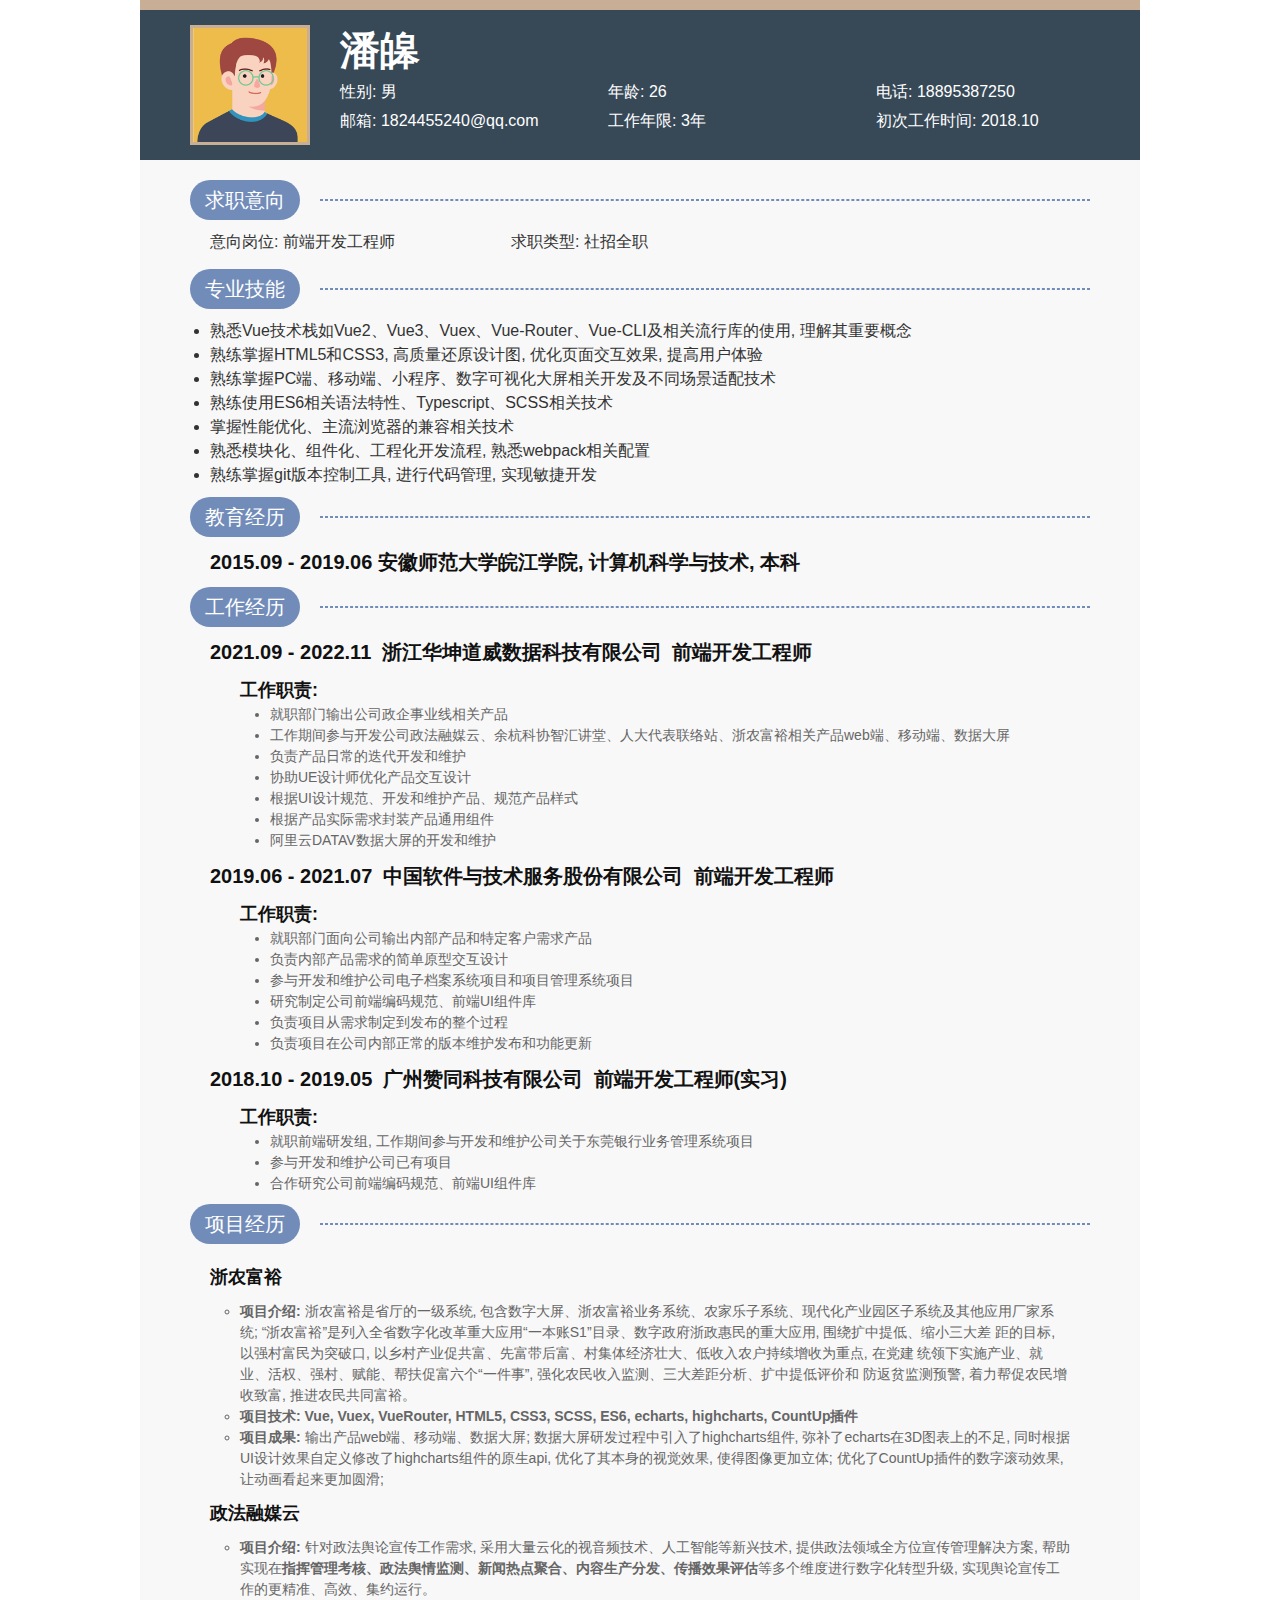
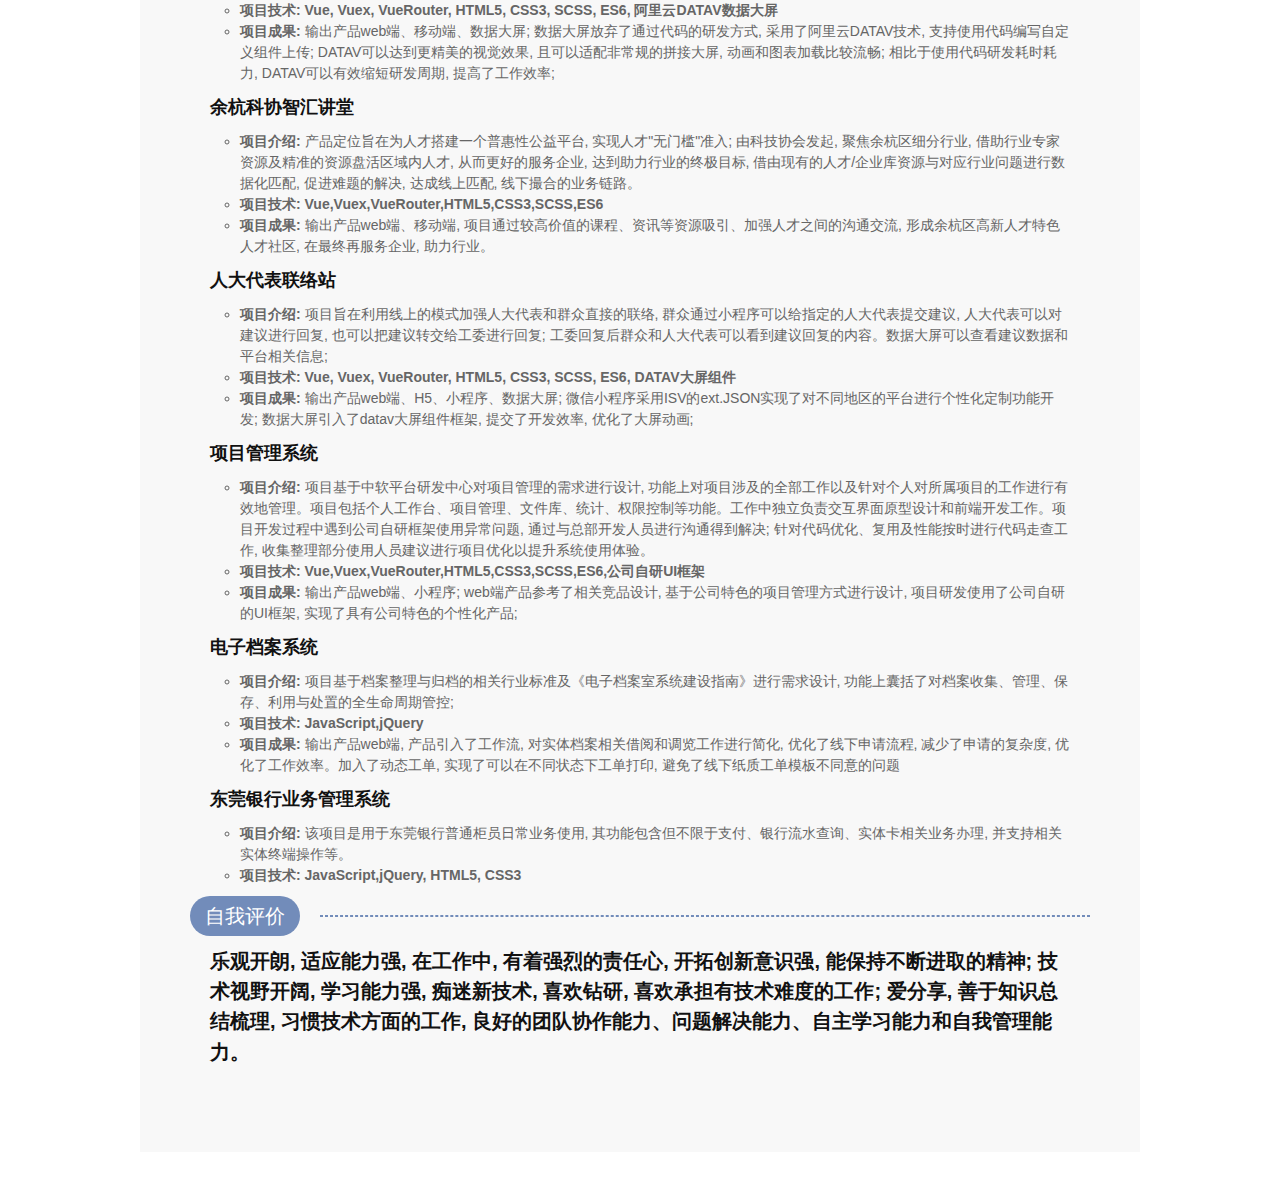
==== commit 780525c9: "简历修改" ====
--- a/index.html
+++ b/index.html
@@ -2,7 +2,7 @@
  * @Author: pckinghao 1824455240@qq.com
  * @Date: 2022-11-08 16:19:52
  * @LastEditors: pckinghao 1824455240@qq.com
- * @LastEditTime: 2023-03-04 17:30:54
+ * @LastEditTime: 2023-03-06 13:14:26
  * @FilePath: \Resume\index.html
  * @Description: 这是默认设置,请设置`customMade`, 打开koroFileHeader查看配置 进行设置: https://github.com/OBKoro1/koro1FileHeader/wiki/%E9%85%8D%E7%BD%AE
 -->
@@ -40,12 +40,14 @@
         <div class="block-darkblue-name">潘皞</div>
         <div class="block-darkblue-info">
           <div>性别: 男</div>
-          <div>年龄: 25</div>
+          <div>年龄: 26</div>
           <div>电话: 18895387250</div>
           <div>邮箱: 1824455240@qq.com</div>
+          <div>工作年限: 3年</div>
+          <div>初次工作时间: 2018.10</div>
         </div>
       </div>
-      <img src="img/person.jpg" alt="">
+      <img src="img/图片.png" alt="">
     </div>
     <div class="resume-body">
       <div class="job-intention">
@@ -60,7 +62,7 @@
         <div class="header-title"><span class="iconfont icon-gongju"> 专业技能 </span><span class="dashed"></span></div>
         <div class="resume-body-pd">
           <li>熟悉Vue技术栈如Vue2、Vue3、Vuex、Vue-Router、Vue-CLI及相关流行库的使用, 理解其重要概念</li>
-          <li>熟练掌握HTML5和CSS3, 实现应用一站式开发, 优化页面交互效果, 提高用户体验</li>
+          <li>熟练掌握HTML5和CSS3, 高质量还原设计图, 优化页面交互效果, 提高用户体验</li>
           <li>熟练掌握PC端、移动端、小程序、数字可视化大屏相关开发及不同场景适配技术</li>
           <li>熟练使用ES6相关语法特性、Typescript、SCSS相关技术</li>
           <li>掌握性能优化、主流浏览器的兼容相关技术</li>
--- a/index.css
+++ b/index.css
@@ -26,7 +26,7 @@
 }
 
 .wrapper {
-	margin-top: 10px;
+	/* margin-top: 10px; */
 	margin-bottom: 30px;
 	overflow: auto;
 }
@@ -45,13 +45,13 @@
 
 /* 头部个人信息 */
 .userInfo {
-	padding-top: 40px;
+	/* padding-top: 40px; */
 	position: relative;
 }
 
 .userInfo img {
 	position: absolute;
-	top: 0;
+	top: 25px;
 	left: 50px;
 	width: 120px;
 	border: 3px solid #c9ae96;
@@ -87,7 +87,7 @@
 }
 
 .resume-body {
-	padding: 20px 50px 40px 50px;
+	padding: 20px 50px 75px 50px;
 	background-color: #f8f8f8;
 }
 
